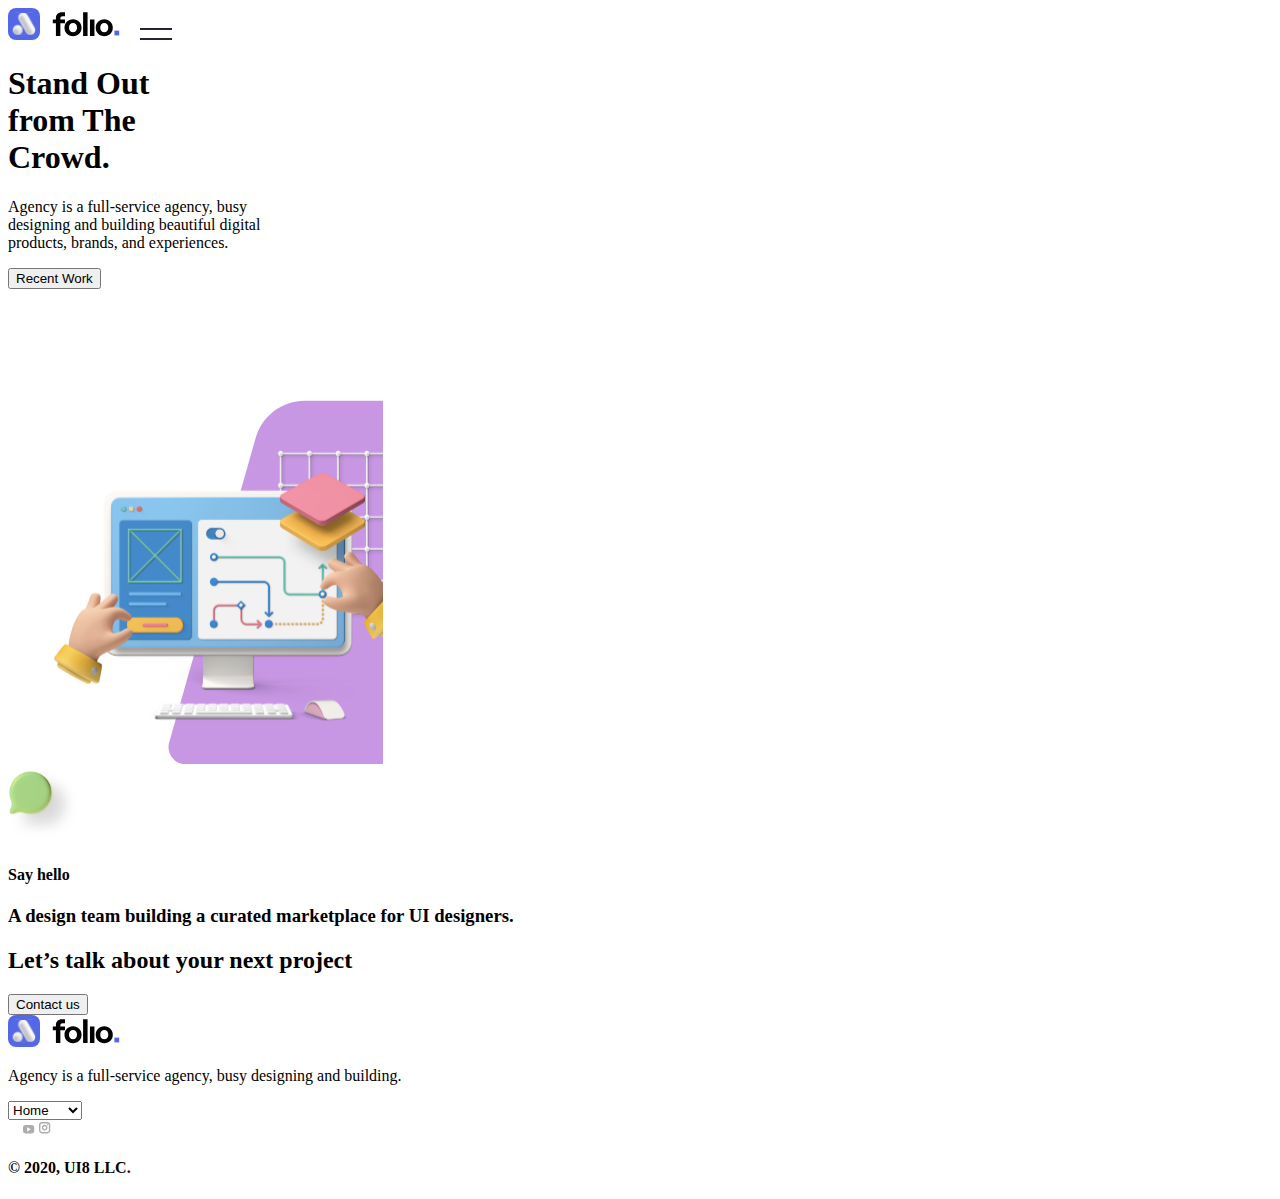
==== index.html @ 635c26c9 "Html da página Mobile Hero e importando imagens que serão usadas" ====
<!DOCTYPE html>
<html lang="pt">
<head>
    <meta charset="UTF-8">
    <meta http-equiv="X-UA-Compatible" content="IE=edge">
    <meta name="viewport" content="width=device-width, initial-scale=1.0">

<!-- Fonte -->
    <link rel="preconnect" href="https://fonts.googleapis.com">
    <link rel="preconnect" href="https://fonts.gstatic.com" crossorigin>
    <link href="https://fonts.googleapis.com/css2?family=Montserrat&display=swap" rel="stylesheet">

<!-- Linkando style.css e reset.css -->
    <link rel="stylesheet" href="styles/style.css">
    <link rel="stylesheet" href="/styles/abstract/reset.css">

    <title>Folio Agency - Home</title>
</head>
<body>
    <header class="cabecalho">
        <img src="./assets/logo-marca.svg" alt="Logo-marca" class="cabecalho-logo">
        <a href="/styles/components/screen_1/html/menu-lateral.html" class="cabecalho-navbar"><img src="./assets/icone-navbar.svg" alt="Navbar"></a>
    </header>
    <section class="home-container">
        <div class="texto-descricao">
            <h1>Stand Out<br> from The <br>Crowd.</h1>
            <p>Agency is a full-service agency, busy<br> designing and building beautiful digital<br> products, brands, and experiences.</p>
            <button class="button-screen_hero">Recent Work</button>
        </div>
        <div class="img-container1">
            <img class="img-home_container" src="assets/image-container1.svg" alt="Imagem">
        </div>
    </section>
    <footer class="rodape">
        <div class="contact-us">
            <img src="/assets/img-rodape.svg" alt="Imagem">
            <h4>Say hello</h4>
            <h3>A design team building a curated marketplace for UI designers.</h3>
            <div class="linha-footer"></div>
            <h2>Let’s talk about your next project</h2>
            <button>Contact us</button>
        </div>
        <div class="navegacao-footer">
            <img src="/assets/logo-marca.svg" alt="Logo marca">
            <p>Agency is a full-service agency, busy designing and building.</p>
            <select name="Navegação" class="navegacao">
                <option value="">Home</option>
                <option value="">About</option>
                <option value="">Services</option>
                <option value="">Jobs</option>
            </select>
            <div class="redes-sociais_footer">
                <a class="facebook" href="https://pt-br.facebook.com/"><img src="/assets/logo-facebook.svg" alt="Facebook"></a>
                <a class="youtube" href="https://www.youtube.com/"><img src="/assets/logo-youtube.svg" alt="Youtube"></a>
                <a class="instagram" href="https://www.instagram.com/"><img src="/assets/logo-instagram.svg" alt="Instagram"></a>
            </div>
            <h4>© 2020, UI8 LLC.</h4>
        </div>
    </footer>
</body>
</html>
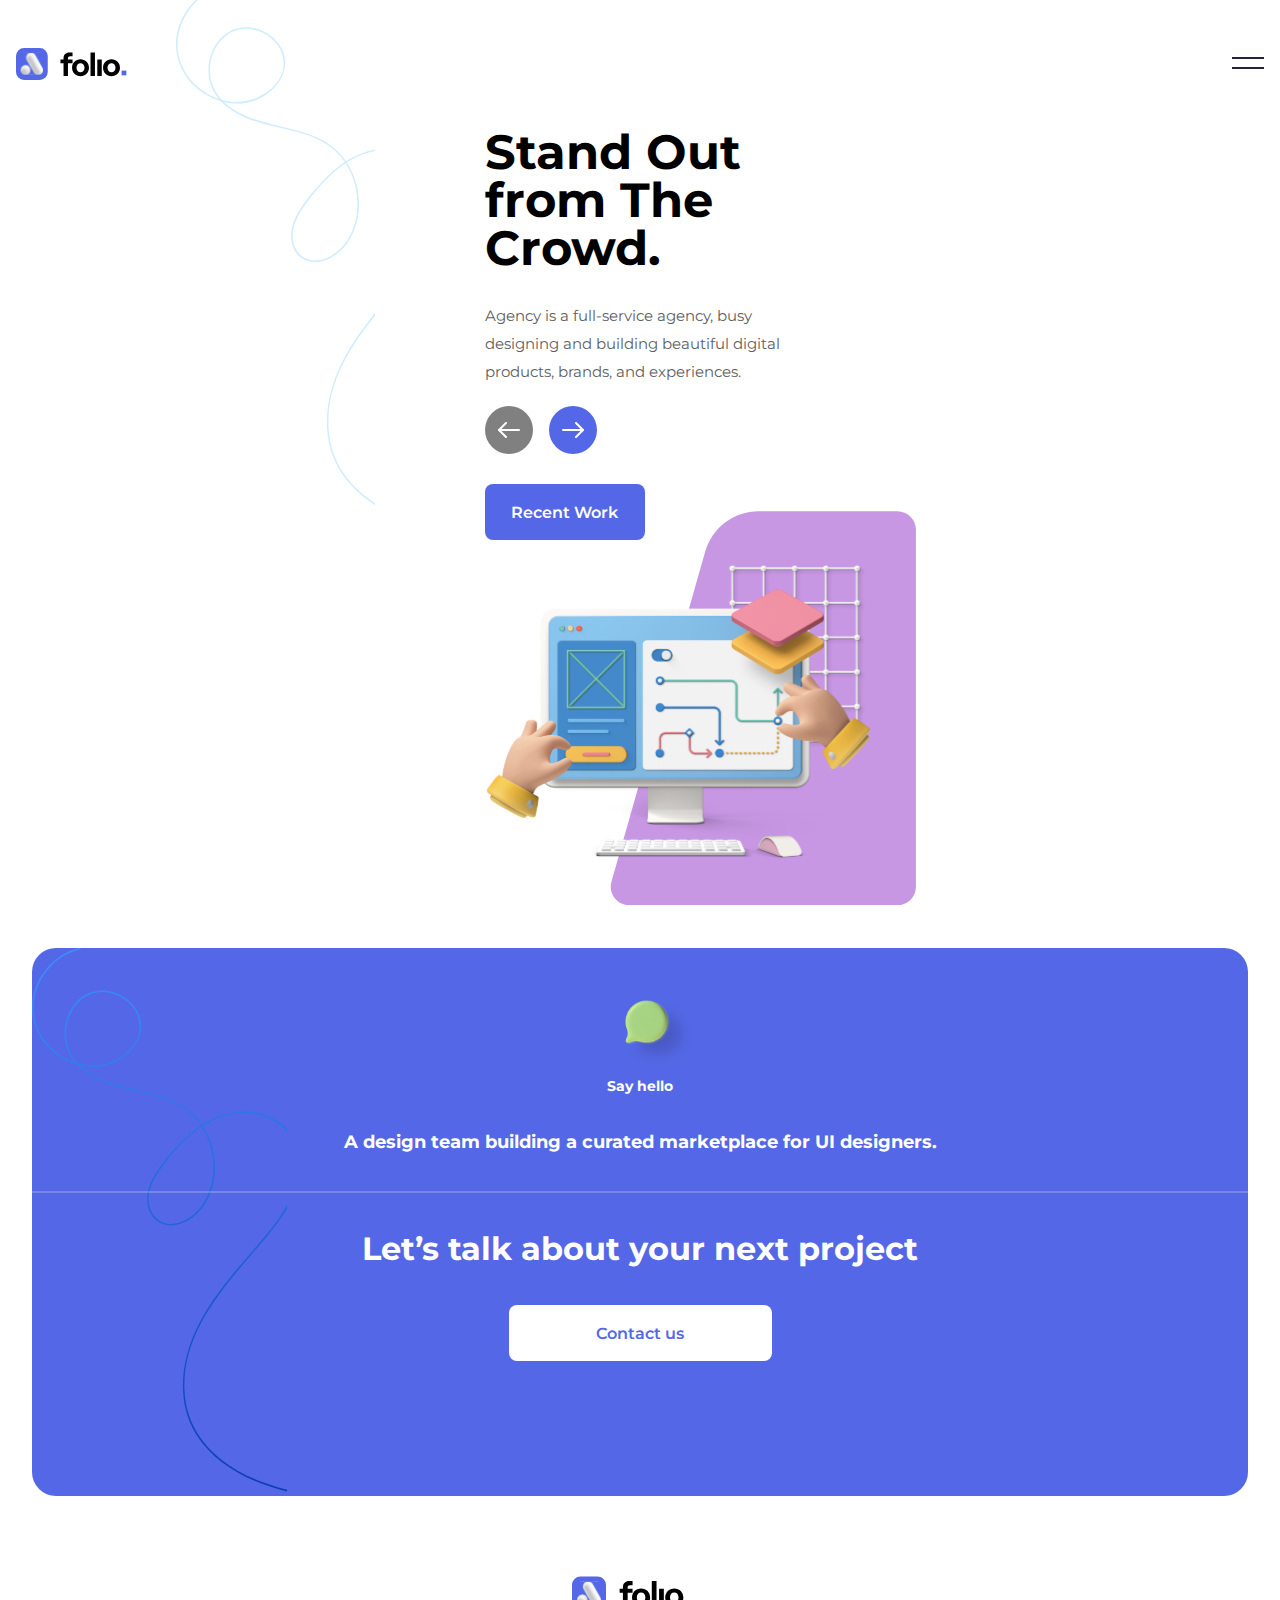
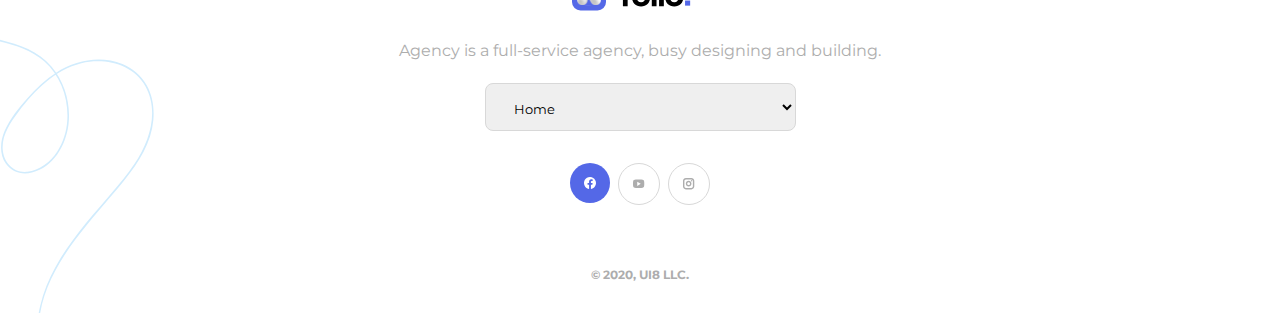
==== commit d189ca55: "Aplicando JS nos botoes e refatorando o codigo" ====
--- a/index.html
+++ b/index.html
@@ -19,12 +19,37 @@
 <body>
     <header class="cabecalho">
         <img src="./assets/logo-marca.svg" alt="Logo-marca" class="cabecalho-logo">
-        <a href="/styles/components/screen_1/html/menu-lateral.html" class="cabecalho-navbar"><img src="./assets/icone-navbar.svg" alt="Navbar"></a>
+        <button class="cabecalho-navbar"><img src="./assets/icone-navbar.svg" alt="Navbar"></button>
+        <nav class="menu-lateral">
+            <div class="cabecalho_menu-lateral">
+                <img class="logo_menu-lateral" src="/assets/logo_menu-lateral.svg" alt="Logo marca">
+                <button class="exit_menu-lateral"><img src="/assets/exit-menu_lateral.svg" alt= 'Menu lateral'></button>
+            </div>
+            <div class="links_menu-lateral">
+                <a href="" >Work</a>
+                <a href="">About</a>
+                <a href="">Services</a>
+                <a href="">Jobs</a>
+            </div>
+            <div class="redes-sociais_menu-lateral">
+                <a class="facebook" href="https://pt-br.facebook.com/"><img src="/assets/logo-facebook.svg" alt="Facebook"></a>
+                <a class="youtube" href="https://www.youtube.com/"><img src="/assets/logo-youtube.svg" alt="Youtube"></a>
+                <a class="instagram" href="https://www.instagram.com/"><img src="/assets/logo-instagram.svg" alt="Instagram"></a>
+            </div>
+        </nav>
     </header>
     <section class="home-container">
         <div class="texto-descricao">
             <h1>Stand Out<br> from The <br>Crowd.</h1>
             <p>Agency is a full-service agency, busy<br> designing and building beautiful digital<br> products, brands, and experiences.</p>
+            <div class="design-container_buttons">
+                <a class="button-left">
+                    <img src="/assets/arrow-left.svg" alt="Seta para direita">
+                </a>
+                <a href="/styles/pages/screen_who-we-are/page.html" class="button-right">
+                    <img src="/assets/arrow-right.svg" alt="Seta para esquerda">
+                </a>
+            </div>
             <button class="button-screen_hero">Recent Work</button>
         </div>
         <div class="img-container1">
@@ -57,5 +82,6 @@
             <h4>© 2020, UI8 LLC.</h4>
         </div>
     </footer>
+    <script src="/index.js"></script>
 </body>
 </html>--- a/styles/style.css
+++ b/styles/style.css
@@ -0,0 +1,489 @@
+html, body, h1, p, button, a {
+  font-family: "Montserrat", sans-serif;
+  margin: 0;
+  padding: 0;
+}
+
+.cabecalho {
+  background-color: transparent;
+  display: flex;
+  justify-content: space-between;
+  align-items: center;
+  height: 128px;
+  padding: 0 16px;
+}
+.cabecalho .cabecalho-logo {
+  width: 127.2px;
+  height: 32px;
+}
+.cabecalho .cabecalho-navbar {
+  background-color: transparent;
+  border: none;
+  width: auto;
+  height: auto;
+}
+.cabecalho .cabecalho-navbar:hover {
+  cursor: pointer;
+}
+
+.menu-lateral {
+  display: none;
+  position: absolute;
+  background-color: #232340;
+  right: -100vw;
+  bottom: 0;
+  top: 0;
+  transition: 0.25s;
+}
+.menu-lateral .cabecalho_menu-lateral {
+  display: flex;
+  justify-content: space-between;
+  width: 375px;
+  height: -webkit-max-content;
+  height: -moz-max-content;
+  height: max-content;
+}
+.menu-lateral .cabecalho_menu-lateral .logo_menu-lateral {
+  width: 128px;
+  height: 32px;
+  margin: 52px 0 0 32px;
+}
+.menu-lateral .cabecalho_menu-lateral .exit_menu-lateral {
+  margin: 52px 32px 0px 0px;
+  width: 32px;
+  height: 32px;
+  background: none;
+  border: none;
+}
+.menu-lateral .cabecalho_menu-lateral .exit_menu-lateral img {
+  width: 32px;
+  height: 32px;
+  display: flex;
+  align-items: center;
+  justify-content: center;
+}
+
+.links_menu-lateral {
+  display: flex;
+  flex-direction: column;
+  margin: 138px 0 146px 32px;
+}
+.links_menu-lateral a {
+  padding-bottom: 40px;
+  width: -webkit-max-content;
+  width: -moz-max-content;
+  width: max-content;
+  height: -webkit-max-content;
+  height: -moz-max-content;
+  height: max-content;
+  text-decoration: none;
+  font-weight: 700;
+  font-size: 32px;
+  color: #595976;
+}
+.links_menu-lateral a:hover {
+  color: #FFFFFF;
+}
+
+.redes-sociais_menu-lateral {
+  background-color: transparent;
+  display: flex;
+  padding: 0 0 40px 32px;
+}
+.redes-sociais_menu-lateral .facebook {
+  display: flex;
+  justify-content: center;
+  align-items: center;
+  width: 40px;
+  height: 40px;
+  border: 1px solid #D8D8D8;
+  border-radius: 50%;
+}
+.redes-sociais_menu-lateral .facebook img {
+  color: black;
+  width: 12px;
+  height: 12px;
+  margin: 0;
+}
+.redes-sociais_menu-lateral .facebook:hover {
+  transition: all 1s;
+  opacity: 0.2;
+  border: none;
+  cursor: pointer;
+  width: 42px;
+  height: 42px;
+  background-color: #5468E7;
+}
+.redes-sociais_menu-lateral .youtube {
+  display: flex;
+  justify-content: center;
+  align-items: center;
+  width: 40px;
+  height: 40px;
+  text-align: center;
+  border-radius: 50%;
+  border: 1px solid #D8D8D8;
+  margin: 0 32px;
+}
+.redes-sociais_menu-lateral .youtube img {
+  width: 12px;
+  height: 12px;
+  margin: 0;
+}
+.redes-sociais_menu-lateral .youtube:hover {
+  transition: all 1s;
+  border: none;
+  cursor: pointer;
+  width: 42px;
+  height: 42px;
+  background-color: #5468E7;
+}
+.redes-sociais_menu-lateral .instagram {
+  display: flex;
+  justify-content: center;
+  align-items: center;
+  border: 1px solid #D8D8D8;
+  width: 40px;
+  height: 40px;
+  border-radius: 50%;
+}
+.redes-sociais_menu-lateral .instagram img {
+  width: 12px;
+  height: 12px;
+  margin: 0;
+}
+.redes-sociais_menu-lateral .instagram:hover {
+  transition: all 1s;
+  border: none;
+  cursor: pointer;
+  width: 42px;
+  height: 42px;
+  background-color: #5468E7;
+}
+
+.menu-lateral_ativo {
+  display: flex;
+  flex-direction: column;
+  transition: 0.25s;
+  right: 0;
+  left: 0;
+}
+
+.home-container_desativado {
+  display: none;
+}
+
+.rodape_desativado {
+  display: none;
+}
+
+.design-container_desativado {
+  display: none;
+}
+
+body {
+  background: url("/assets/decoracao-background.svg");
+  background-repeat: no-repeat;
+}
+body .button-screen_hero {
+  width: 160px;
+  height: 56px;
+  border-radius: 8px;
+  background-color: #5468E7;
+  color: #FFFFFF;
+  border: none;
+  font-size: 16px;
+  font-weight: 600;
+}
+body .home-container {
+  height: 780px;
+}
+body .home-container .texto-descricao {
+  z-index: 0;
+  width: 311px;
+  display: flex;
+  flex-direction: column;
+  margin: 0 auto;
+}
+body .home-container .texto-descricao h1 {
+  font-size: 48px;
+  font-weight: bold;
+}
+body .home-container .texto-descricao p {
+  font-size: 15px;
+  font-weight: 400;
+  line-height: 28px;
+  color: #606060;
+  margin: 30px 0 10px 0;
+}
+body .home-container .texto-descricao .design-container_buttons {
+  display: flex;
+  margin: 10px 0 30px 0;
+}
+body .home-container .texto-descricao .design-container_buttons .button-left {
+  width: 48px;
+  height: 48px;
+  border-radius: 50%;
+  margin-right: 16px;
+  background-color: #808080;
+  border: none;
+  display: flex;
+  justify-content: center;
+  align-items: center;
+}
+body .home-container .texto-descricao .design-container_buttons .button-left:hover {
+  background-color: #FFFFFF;
+}
+body .home-container .texto-descricao .design-container_buttons .button-right {
+  width: 48px;
+  height: 48px;
+  border-radius: 50%;
+  background-color: #5468E7;
+  border: none;
+  display: flex;
+  justify-content: center;
+  align-items: center;
+}
+body .home-container .img-container1 {
+  position: relative;
+  top: -150px;
+  right: 0px;
+  z-index: -1;
+}
+body .home-container .img-container1 .img-home_container {
+  width: 100%;
+  height: 515px;
+}
+body .rodape .contact-us {
+  height: 548px;
+  margin: 40px 32px 0 32px;
+  background-color: #5468E7;
+  background-image: url(/assets/line__footer.svg);
+  background-repeat: no-repeat;
+  border-radius: 24px;
+  text-align: center;
+  color: #FFFFFF;
+}
+body .rodape .contact-us img {
+  margin: 49px 99px 0 139px;
+}
+body .rodape .contact-us h4 {
+  font-size: 14px;
+  margin-top: 6px;
+}
+body .rodape .contact-us h3 {
+  font-size: 18px;
+  margin: 40px 37px 40px 38px;
+}
+body .rodape .contact-us .linha-footer {
+  height: 2px;
+  background-color: #FFFFFF;
+  opacity: 0.2;
+}
+body .rodape .contact-us h2 {
+  font-size: 32px;
+  font-weight: 700;
+  margin: 40px 15px 40px 15px;
+}
+body .rodape .contact-us button {
+  width: 263px;
+  height: 56px;
+  background-color: #FFFFFF;
+  color: #5468E7;
+  border: none;
+  border-radius: 8px;
+  font-size: 16px;
+  font-weight: 600;
+}
+body .rodape .navegacao-footer {
+  background: url(/assets/line-footer.svg);
+  background-repeat: no-repeat;
+  display: flex;
+  flex-direction: column;
+  text-align: center;
+  align-items: center;
+}
+body .rodape .navegacao-footer img {
+  margin: 80px 0 32px 0;
+  width: 136px;
+  height: 35px;
+}
+body .rodape .navegacao-footer p {
+  font-size: 16px;
+  margin: 0 60px 24px 60px;
+  color: #ADADAD;
+}
+body .rodape .navegacao-footer .navegacao {
+  font-family: "Montserrat", sans-serif;
+  width: 311px;
+  height: 48px;
+  border-color: #D8D8D8;
+  border-radius: 8px;
+  padding: 16px 24px;
+}
+body .rodape .navegacao-footer .redes-sociais_footer {
+  background-color: transparent;
+  display: flex;
+  margin: 32px 0;
+}
+body .rodape .navegacao-footer .redes-sociais_footer .facebook {
+  display: flex;
+  justify-content: center;
+  align-items: center;
+  background-color: #5468E7;
+  width: 40px;
+  height: 40px;
+  border-radius: 50%;
+  border: none;
+}
+body .rodape .navegacao-footer .redes-sociais_footer .facebook img {
+  color: black;
+  width: 12px;
+  height: 12px;
+  margin: 0;
+}
+body .rodape .navegacao-footer .redes-sociais_footer .facebook:hover {
+  transition: all 1s;
+  opacity: 0.2;
+  border: none;
+  cursor: pointer;
+  width: 42px;
+  height: 42px;
+}
+body .rodape .navegacao-footer .redes-sociais_footer .youtube {
+  display: flex;
+  justify-content: center;
+  align-items: center;
+  width: 40px;
+  height: 40px;
+  text-align: center;
+  border-radius: 50%;
+  border: 1px solid #D8D8D8;
+  margin: 0 8px;
+}
+body .rodape .navegacao-footer .redes-sociais_footer .youtube img {
+  width: 12px;
+  height: 12px;
+  margin: 0;
+}
+body .rodape .navegacao-footer .redes-sociais_footer .youtube:hover {
+  transition: all 1s;
+  border: none;
+  cursor: pointer;
+  width: 42px;
+  height: 42px;
+  background-color: #5468E7;
+}
+body .rodape .navegacao-footer .redes-sociais_footer .instagram {
+  display: flex;
+  justify-content: center;
+  align-items: center;
+  border: 1px solid #D8D8D8;
+  width: 40px;
+  height: 40px;
+  border-radius: 50%;
+}
+body .rodape .navegacao-footer .redes-sociais_footer .instagram img {
+  width: 12px;
+  height: 12px;
+  margin: 0;
+}
+body .rodape .navegacao-footer .redes-sociais_footer .instagram:hover {
+  transition: all 1s;
+  border: none;
+  cursor: pointer;
+  width: 42px;
+  height: 42px;
+  background-color: #5468E7;
+}
+body .rodape .navegacao-footer h4 {
+  color: #ADADAD;
+  font-size: 12px;
+  margin: 32px 0;
+}
+
+.design-container {
+  background-color: #232340;
+  color: #FFFFFF;
+  height: 1600px;
+}
+.design-container .design-container_conteudo {
+  margin-left: 33px;
+}
+.design-container .design-container_conteudo .design-container_numeracao {
+  font-size: 14px;
+  display: inline-block;
+  margin: 64px 24px 24px 0;
+  color: #ADADAD;
+}
+.design-container .design-container_conteudo .design-container_semi-titulo {
+  display: inline-block;
+  font-size: 14px;
+}
+.design-container .design-container_conteudo .design-container_titulo {
+  font-weight: 700;
+  font-size: 40px;
+}
+.design-container .design-container_conteudo .design-container_buttons {
+  display: flex;
+  margin-top: 32px;
+}
+.design-container .design-container_conteudo .design-container_buttons .design-container_navigator1 {
+  width: 48px;
+  height: 48px;
+  border-radius: 50%;
+  margin-right: 16px;
+  background-color: transparent;
+  border: none;
+}
+.design-container .design-container_conteudo .design-container_buttons .design-container_navigator2 {
+  width: 48px;
+  height: 48px;
+  border-radius: 50%;
+  background-color: #5468E7;
+  border: none;
+  text-align: center;
+  align-items: center;
+}
+.design-container .design-container_conteudo #design-container_navdata {
+  margin-left: 54px;
+  color: #FFFFFF;
+  width: 144px;
+  height: 48px;
+  background-color: transparent;
+  background: #232340;
+  border-radius: 8px;
+  border: none;
+}
+.design-container .img-container2 img {
+  margin-top: 80px;
+}
+.design-container .design-team {
+  margin: 56px 32px;
+}
+.design-container .design-team .design-team_titulo {
+  font-weight: 700;
+  font-size: 24px;
+}
+.design-container .design-team .design-team_paragrafo {
+  color: #8B8B8B;
+  margin: 40px 0 32px 0;
+}
+.design-container .numeracao-record_screen-hero {
+  margin: 0 32px;
+  width: 310px;
+  height: 310px;
+  background-color: #232340;
+  box-shadow: 0px 23px 51px rgba(0, 0, 0, 0.2);
+  border-radius: 50%;
+  display: flex;
+  flex-direction: column;
+  align-items: center;
+  justify-content: center;
+}
+.design-container .numeracao-record_screen-hero h1 {
+  font-size: 140px;
+}
+.design-container .numeracao-record_screen-hero h2 {
+  font-size: 18px;
+}/*# sourceMappingURL=style.css.map */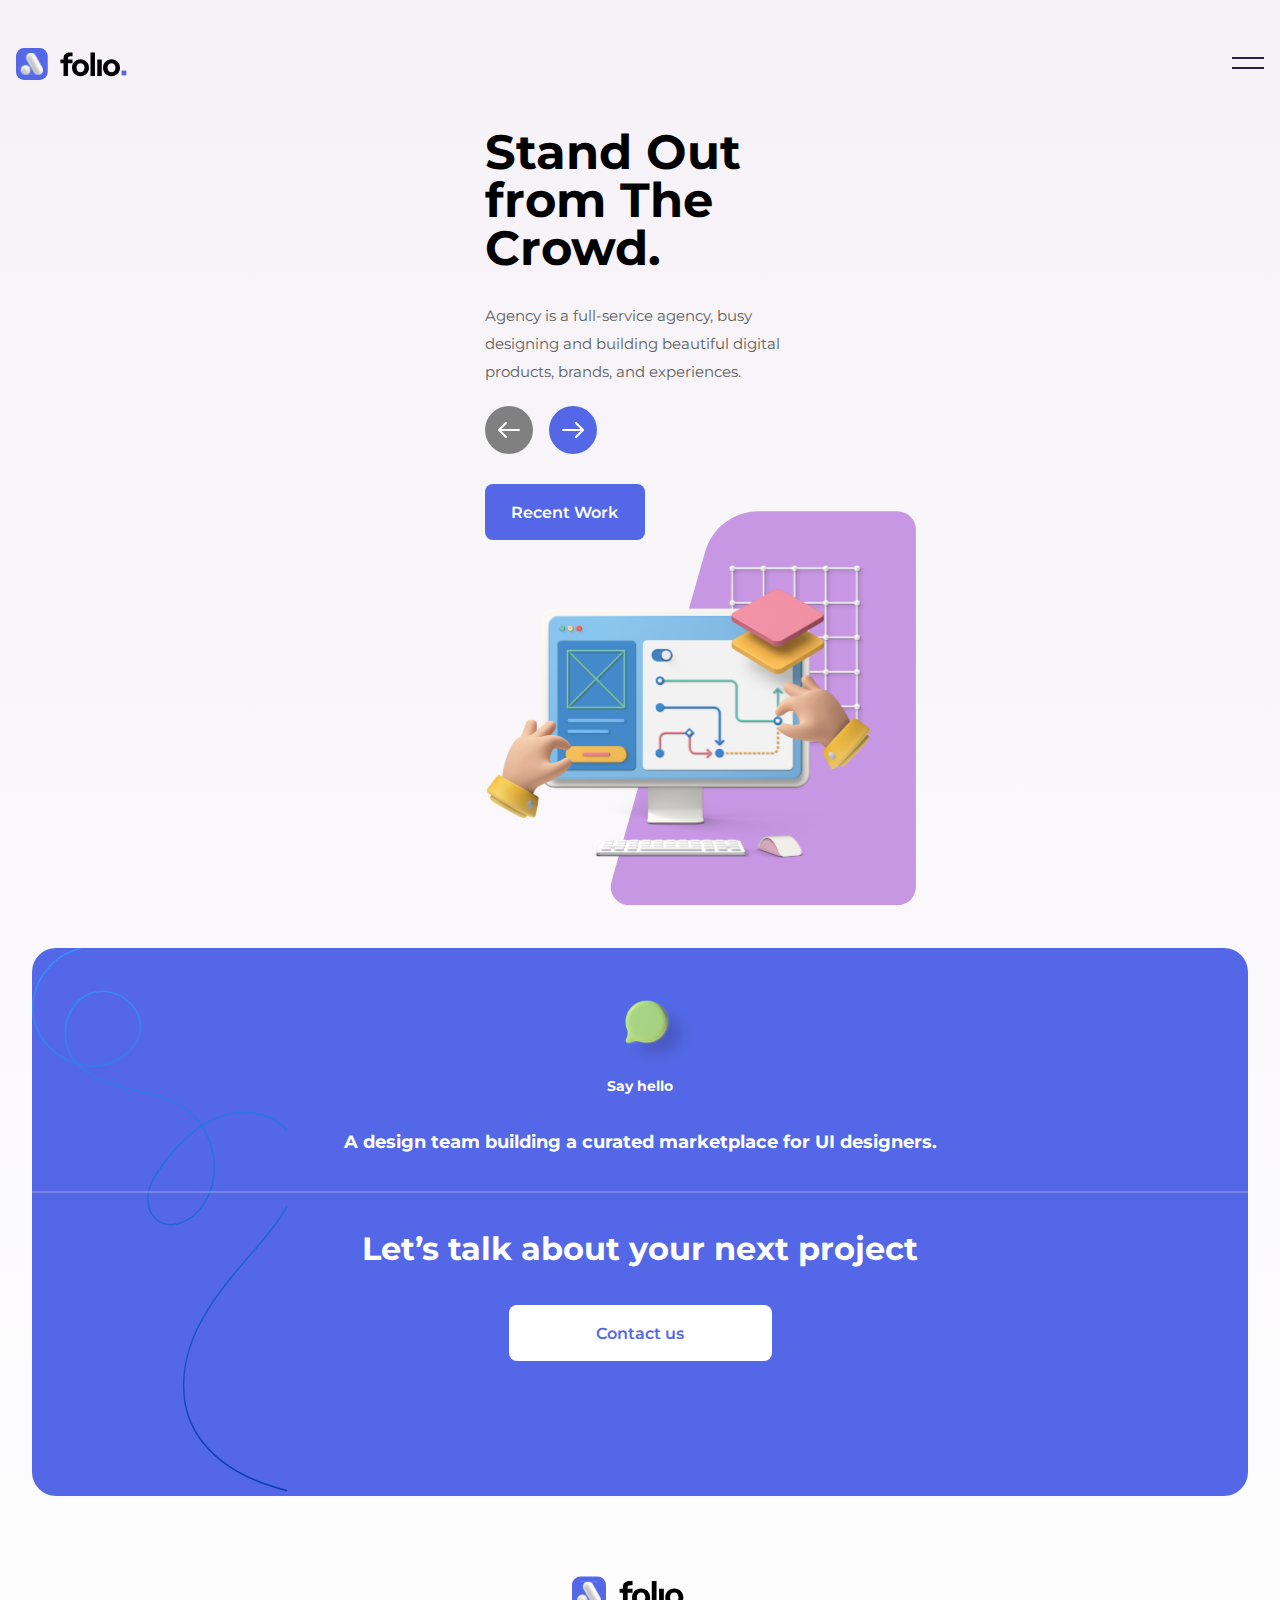
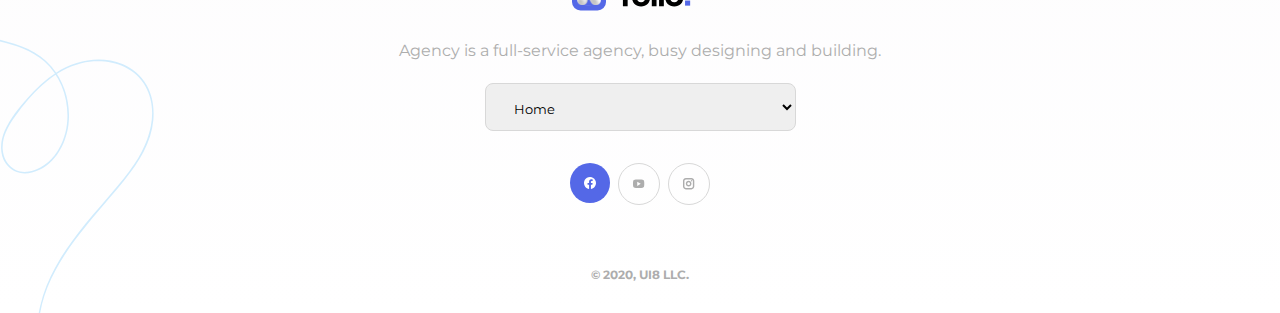
==== commit 6ee6f302: "Criando tela de jobs e adicionando o link das respectivas páginas dos links do menu lateral" ====
--- a/index.html
+++ b/index.html
@@ -26,10 +26,10 @@
                 <button class="exit_menu-lateral"><img src="/assets/exit-menu_lateral.svg" alt= 'Menu lateral'></button>
             </div>
             <div class="links_menu-lateral">
-                <a href="" >Work</a>
-                <a href="">About</a>
-                <a href="">Services</a>
-                <a href="">Jobs</a>
+                <a href="/styles/pages/screen_work/page_work.html" >Work</a>
+                <a href="/styles/pages/screen_who-we-are/page.html">About</a>
+                <a href="/styles/pages/screen_service/page.html">Services</a>
+                <a href="/styles/pages/screen_case-study/screen_jobs/page-jobs.html">Jobs</a>
             </div>
             <div class="redes-sociais_menu-lateral">
                 <a class="facebook" href="https://pt-br.facebook.com/"><img src="/assets/logo-facebook.svg" alt="Facebook"></a>
--- a/styles/style.css
+++ b/styles/style.css
@@ -1,4 +1,4 @@
-html, body, h1, p, button, a {
+html, body, h1, h2, h3, h4, h5, p, button, a {
   font-family: "Montserrat", sans-serif;
   margin: 0;
   padding: 0;
@@ -27,6 +27,7 @@
 }
 
 .menu-lateral {
+  z-index: 1;
   display: none;
   position: absolute;
   background-color: #232340;
@@ -67,6 +68,9 @@
   display: flex;
   flex-direction: column;
   margin: 138px 0 146px 32px;
+  height: -webkit-max-content;
+  height: -moz-max-content;
+  height: max-content;
 }
 .links_menu-lateral a {
   padding-bottom: 40px;
@@ -232,7 +236,11 @@
   align-items: center;
 }
 body .home-container .texto-descricao .design-container_buttons .button-left:hover {
-  background-color: #FFFFFF;
+  transition: 1s;
+  opacity: 0.5;
+  box-shadow: 0px 1px 3px rgba(0, 0, 0, 0.3);
+  width: 52px;
+  height: 52px;
 }
 body .home-container .texto-descricao .design-container_buttons .button-right {
   width: 48px;
@@ -243,6 +251,13 @@
   display: flex;
   justify-content: center;
   align-items: center;
+}
+body .home-container .texto-descricao .design-container_buttons .button-right:hover {
+  transition: 1s;
+  opacity: 0.5;
+  box-shadow: 0px 1px 3px rgba(0, 0, 0, 0.3);
+  width: 52px;
+  height: 52px;
 }
 body .home-container .img-container1 {
   position: relative;
@@ -436,6 +451,14 @@
   background-color: transparent;
   border: none;
 }
+.design-container .design-container_conteudo .design-container_buttons .design-container_navigator1:hover {
+  transition: 1s;
+  opacity: 0.5;
+  box-shadow: 0px 1px 3px rgba(0, 0, 0, 0.3);
+  width: 52px;
+  height: 52px;
+  cursor: pointer;
+}
 .design-container .design-container_conteudo .design-container_buttons .design-container_navigator2 {
   width: 48px;
   height: 48px;
@@ -444,6 +467,14 @@
   border: none;
   text-align: center;
   align-items: center;
+}
+.design-container .design-container_conteudo .design-container_buttons .design-container_navigator2:hover {
+  transition: 1s;
+  opacity: 0.5;
+  box-shadow: 0px 1px 3px rgba(0, 0, 0, 0.3);
+  width: 52px;
+  height: 52px;
+  cursor: pointer;
 }
 .design-container .design-container_conteudo #design-container_navdata {
   margin-left: 54px;
@@ -486,4 +517,1259 @@
 }
 .design-container .numeracao-record_screen-hero h2 {
   font-size: 18px;
+}
+
+body {
+  background-image: linear-gradient(360deg, rgba(255, 255, 255, 0.0001) 0%, rgba(237, 229, 240, 0.504289) 100%);
+}
+body .cabecalho_service {
+  background-color: transparent;
+  display: flex;
+  justify-content: space-between;
+  align-items: center;
+  height: 128px;
+  padding: 0 16px;
+}
+body .cabecalho_service .cabecalho-logo {
+  width: 127.2px;
+  height: 32px;
+}
+body .cabecalho_service .cabecalho-navbar {
+  background-color: transparent;
+  border: none;
+  width: auto;
+  height: auto;
+}
+body .cabecalho_service .cabecalho-navbar:hover {
+  cursor: pointer;
+}
+body .design-container_service {
+  color: #000000;
+  height: -webkit-max-content;
+  height: -moz-max-content;
+  height: max-content;
+}
+body .design-container_service .design-container_conteudo {
+  margin-left: 33px;
+}
+body .design-container_service .design-container_conteudo .design-container_numeracao_service {
+  font-size: 14px;
+  display: inline-block;
+  margin: 0 24px 24px 0;
+  color: #5468E7;
+}
+body .design-container_service .design-container_conteudo .design-container_semi-titulo_service {
+  display: inline-block;
+  font-size: 14px;
+  margin: 0;
+  color: #5468E7;
+}
+body .design-container_service .design-container_conteudo .design-container_titulo {
+  font-weight: 700;
+  font-size: 40px;
+}
+body .design-container_service .design-container_conteudo .design-container_buttons {
+  display: flex;
+  margin-top: 32px;
+}
+body .design-container_service .design-container_conteudo .design-container_buttons .design-container_navigator1 {
+  width: 48px;
+  height: 48px;
+  border-radius: 50%;
+  margin-right: 16px;
+  background-color: transparent;
+  border: none;
+  display: flex;
+  align-items: center;
+  justify-content: center;
+}
+body .design-container_service .design-container_conteudo .design-container_buttons .design-container_navigator1:hover {
+  transition: 1s;
+  opacity: 0.5;
+  box-shadow: 0px 1px 3px rgba(0, 0, 0, 0.3);
+  width: 52px;
+  height: 52px;
+  cursor: pointer;
+}
+body .design-container_service .design-container_conteudo .design-container_buttons .design-container_navigator2 {
+  width: 48px;
+  height: 48px;
+  border-radius: 50%;
+  background-color: #5468E7;
+  border: none;
+  text-align: center;
+  align-items: center;
+  display: flex;
+  align-items: center;
+  justify-content: center;
+}
+body .design-container_service .design-container_conteudo .design-container_buttons .design-container_navigator2:hover {
+  transition: 1s;
+  opacity: 0.5;
+  box-shadow: 0px 1px 3px rgba(0, 0, 0, 0.3);
+  width: 52px;
+  height: 52px;
+  cursor: pointer;
+}
+body .design-container_service .cards .card_style {
+  background-color: #FFFFFF;
+  width: 311px;
+  height: 190px;
+  margin: 56px 32px 0 32px;
+  border-radius: 32px;
+  color: #5468E7;
+  display: flex;
+  align-items: center;
+  justify-content: center;
+}
+body .design-container_service .cards .card_style img {
+  width: 91px;
+  height: 91px;
+  padding-right: 25px;
+}
+body .design-container_service .cards .card_style h1 {
+  font-size: 18px;
+}
+body .design-container_service .cards .card_style:hover {
+  background-color: #5468E7;
+  color: #FFFFFF;
+  cursor: pointer;
+  transition: 1s;
+}
+body .achievement-container .achievement-container_conteudo {
+  margin: 56px 0 0 32px;
+}
+body .achievement-container .achievement-container_conteudo .semi-titulo {
+  display: flex;
+  height: -webkit-max-content;
+  height: -moz-max-content;
+  height: max-content;
+}
+body .achievement-container .achievement-container_conteudo .semi-titulo .num_semi-titulo {
+  color: #8B8B8B;
+  padding-right: 24px;
+  margin: 0;
+  margin-bottom: 24px;
+}
+body .achievement-container .achievement-container_conteudo .semi-titulo h4 {
+  font-size: 14px;
+  margin-bottom: 24px;
+  margin: 0;
+}
+body .achievement-container .achievement-container_conteudo .titulo {
+  font-weight: 700;
+  font-size: 24px;
+  color: #232340;
+}
+body .achievement-container .achievement-container_conteudo .numeracao {
+  font-size: 140px;
+  color: #5468E7;
+  padding-top: 32px;
+}
+body .achievement-container .achievement-container_conteudo .mensagem {
+  font-size: 18px;
+  margin: 0;
+}
+body .achievement-container .slide img {
+  margin-top: 36px;
+}
+body .achievement-container .slide .radios {
+  display: flex;
+  align-items: center;
+  justify-content: center;
+  position: absolute;
+  bottom: -1590px;
+  left: 130px;
+}
+body .achievement-container .slide .radios input {
+  height: 12px;
+  width: 12px;
+  box-shadow: 0px 1px 3px rgba(0, 0, 0, 0.3);
+  background: #FFFFFF;
+  border: none;
+  margin: 15px;
+}
+body .achievement-container .slide .radios input::before {
+  content: "";
+  position: absolute;
+  height: 12px;
+  width: 12px;
+  border-radius: 50%;
+  background: linear-gradient(180deg, #3A8FFF 0%, #0837AE 100%);
+  opacity: 0;
+  border: none;
+}
+body .achievement-container .slide .radios input:checked::before {
+  opacity: 1;
+}
+
+.home-work .design-container_conteudo {
+  margin: 0 33px;
+}
+.home-work .design-container_conteudo .design-container_numeracao_service {
+  font-size: 14px;
+  display: inline-block;
+  margin: 0 24px 24px 0;
+  color: #5468E7;
+}
+.home-work .design-container_conteudo .design-container_semi-titulo_service {
+  display: inline-block;
+  font-size: 14px;
+  margin: 0;
+  color: #5468E7;
+}
+.home-work .design-container_conteudo .design-container_titulo {
+  font-weight: 700;
+  font-size: 40px;
+}
+.home-work .design-container_conteudo p {
+  margin-top: 16px;
+  font-weight: 400;
+  font-size: 16px;
+  color: #606060;
+}
+.home-work .design-container_conteudo .design-container_buttons {
+  display: flex;
+  margin: 32px 0 56px 0;
+}
+.home-work .design-container_conteudo .design-container_buttons .design-container_navigator1 {
+  width: 48px;
+  height: 48px;
+  border-radius: 50%;
+  margin-right: 16px;
+  background-color: transparent;
+  border: none;
+  display: flex;
+  align-items: center;
+  justify-content: center;
+  background-color: #808080;
+}
+.home-work .design-container_conteudo .design-container_buttons .design-container_navigator1:hover {
+  transition: 1s;
+  opacity: 0.5;
+  box-shadow: 0px 1px 3px rgba(0, 0, 0, 0.3);
+  width: 52px;
+  height: 52px;
+  cursor: pointer;
+}
+.home-work .design-container_conteudo .design-container_buttons .design-container_navigator2 {
+  width: 48px;
+  height: 48px;
+  border-radius: 50%;
+  background-color: #5468E7;
+  border: none;
+  text-align: center;
+  align-items: center;
+  display: flex;
+  align-items: center;
+  justify-content: center;
+}
+.home-work .design-container_conteudo .design-container_buttons .design-container_navigator2:hover {
+  transition: 1s;
+  opacity: 0.5;
+  box-shadow: 0px 1px 3px rgba(0, 0, 0, 0.3);
+  width: 52px;
+  height: 52px;
+  cursor: pointer;
+}
+.home-work .cards-work {
+  margin: 0 32px;
+}
+.home-work .cards-work .card-work {
+  padding-top: 32px;
+}
+.home-work .cards-work .card-work .background-container {
+  width: 311px;
+  height: 355px;
+  background-color: #FFBA79;
+  border-radius: 17px;
+}
+.home-work .cards-work .card-work .background-container .img-container {
+  padding-top: 21px;
+  z-index: 0;
+  display: flex;
+  flex-direction: column;
+  align-items: center;
+  justify-content: center;
+}
+.home-work .cards-work .card-work .button-card {
+  position: relative;
+  margin-left: 24px;
+  top: -35px;
+  width: 118px;
+  height: 28px;
+  background: #908CFF;
+  border-radius: 14px;
+  border: none;
+  font-weight: 600;
+  font-size: 9.95556px;
+  color: #FFFFFF;
+}
+.home-work .cards-work .texto-card h1 {
+  font-weight: 700;
+  font-size: 24px;
+  margin-top: 21px;
+}
+.home-work .cards-work .texto-card p {
+  font-weight: 400;
+  font-size: 16px;
+}
+.home-work .cards-work .texto-card .button-card {
+  width: 48px;
+  height: 48px;
+  border-radius: 50%;
+  background-color: transparent;
+  display: flex;
+  align-items: center;
+  justify-content: center;
+  position: inherit;
+  margin-left: 0;
+  margin-top: 24px;
+  border: 3px solid black;
+}
+.home-work .cards-work .button-contact-us {
+  width: 313px;
+  height: 46px;
+  background: #5468E7;
+  border-radius: 8px;
+  color: #FFFFFF;
+  border: none;
+  font-size: 16px;
+  margin-top: 32px;
+}
+
+main .main-container_cta {
+  background-image: url("/assets/background-cta.svg");
+  background-repeat: no-repeat;
+}
+main .main-container_cta .container-cta {
+  width: 311px;
+  height: 929px;
+  border-radius: 28.4444px;
+  margin: 0 auto;
+  color: #FFFFFF;
+  z-index: -2;
+}
+main .main-container_cta .container-cta .cta-container_conteudo {
+  margin-left: 39px;
+  margin-right: 10px;
+}
+main .main-container_cta .container-cta .cta-container_conteudo .cta-container_numeracao {
+  font-size: 14px;
+  display: inline-block;
+  margin: 64px 24px 24px 0;
+}
+main .main-container_cta .container-cta .cta-container_conteudo .cta-container_semi-titulo {
+  display: inline-block;
+  font-size: 14px;
+}
+main .main-container_cta .container-cta .cta-container_conteudo .cta-container_titulo {
+  font-weight: 700;
+  font-size: 45px;
+}
+main .main-container_cta .container-cta .cta-container_conteudo .cta-container_buttons {
+  display: flex;
+  margin-top: 32px;
+}
+main .main-container_cta .container-cta .cta-container_conteudo .cta-container_buttons .cta-container_navigator1 {
+  width: 48px;
+  height: 48px;
+  border-radius: 50%;
+  margin-right: 16px;
+  background-color: #808080;
+  border: none;
+  display: flex;
+  align-items: center;
+  justify-content: center;
+}
+main .main-container_cta .container-cta .cta-container_conteudo .cta-container_buttons .cta-container_navigator1:hover {
+  transition: 1s;
+  opacity: 0.5;
+  box-shadow: 0px 1px 3px rgba(0, 0, 0, 0.3);
+  width: 52px;
+  height: 52px;
+  cursor: pointer;
+}
+main .main-container_cta .container-cta .cta-container_conteudo .cta-container_buttons .cta-container_navigator2 {
+  width: 48px;
+  height: 48px;
+  border-radius: 50%;
+  background-color: #5468E7;
+  border: none;
+  text-align: center;
+  align-items: center;
+  box-shadow: 0px 1px 3px rgba(0, 0, 0, 0.3);
+  display: flex;
+  align-items: center;
+  justify-content: center;
+}
+main .main-container_cta .container-cta .cta-container_conteudo .cta-container_buttons .cta-container_navigator2:hover {
+  transition: 1s;
+  opacity: 0.5;
+  box-shadow: 0px 1px 3px rgba(0, 0, 0, 0.3);
+  width: 52px;
+  height: 52px;
+  cursor: pointer;
+}
+main .main-container_cta .container-cta .cta-container_conteudo .botao-cta {
+  margin-top: 12px;
+  width: 143px;
+  height: 46px;
+  background-color: #FFFFFF;
+  padding: 20px;
+  text-decoration: none;
+  color: #5468E7;
+  border: none;
+  border-radius: 8px;
+  font-size: 16px;
+  display: flex;
+  align-items: center;
+  justify-content: center;
+}
+
+.corpo-pagina {
+  background: url("/assets/line_case-study_header.svg");
+  background-repeat: no-repeat;
+  background-position: right top;
+}
+.corpo-pagina .cabecalho_case-study {
+  background-color: transparent;
+  display: flex;
+  justify-content: space-between;
+  align-items: center;
+  height: 128px;
+  padding: 0 16px;
+}
+.corpo-pagina .cabecalho_case-study .cabecalho-logo {
+  width: 127.2px;
+  height: 32px;
+}
+.corpo-pagina .cabecalho_case-study .cabecalho-navbar {
+  background-color: transparent;
+  border: none;
+  width: auto;
+  height: auto;
+}
+.corpo-pagina .cabecalho_case-study .cabecalho-navbar:hover {
+  cursor: pointer;
+}
+.corpo-pagina .main-page .conteudo_main-page {
+  margin: 0 32px;
+}
+.corpo-pagina .main-page .conteudo_main-page .button_featured {
+  display: flex;
+  width: 119px;
+  height: 29px;
+  font-size: 10px;
+  background: #FFBA79;
+  border-radius: 14.2222px;
+  justify-content: center;
+  align-items: center;
+  text-decoration: none;
+  background: #FFBA79;
+  border-radius: 14.2222px;
+  color: #FFFFFF;
+  margin-bottom: 16px;
+}
+.corpo-pagina .main-page .conteudo_main-page h1 {
+  font-weight: bold;
+  font-size: 64px;
+  color: #232340;
+  margin-bottom: 16px;
+}
+.corpo-pagina .main-page .conteudo_main-page h2 {
+  margin: 0;
+  margin-bottom: 16px;
+  font-size: 16px;
+  color: #232340;
+}
+.corpo-pagina .main-page .conteudo_main-page .cta-container_buttons {
+  display: flex;
+  margin-top: 32px;
+  z-index: 1;
+}
+.corpo-pagina .main-page .conteudo_main-page .cta-container_buttons .cta-container_navigator1 {
+  width: 48px;
+  height: 48px;
+  border-radius: 50%;
+  margin-right: 16px;
+  background-color: #808080;
+  border: none;
+  display: flex;
+  align-items: center;
+  justify-content: center;
+}
+.corpo-pagina .main-page .conteudo_main-page .cta-container_buttons .cta-container_navigator1:hover {
+  transition: 1s;
+  opacity: 0.5;
+  box-shadow: 0px 1px 3px rgba(0, 0, 0, 0.3);
+  width: 52px;
+  height: 52px;
+  cursor: pointer;
+}
+.corpo-pagina .main-page .conteudo_main-page .cta-container_buttons .cta-container_navigator2 {
+  width: 48px;
+  height: 48px;
+  border-radius: 50%;
+  background-color: #5468E7;
+  border: none;
+  text-align: center;
+  align-items: center;
+  box-shadow: 0px 1px 3px rgba(0, 0, 0, 0.3);
+  display: flex;
+  align-items: center;
+  justify-content: center;
+}
+.corpo-pagina .main-page .conteudo_main-page .cta-container_buttons .cta-container_navigator2:hover {
+  transition: 1s;
+  opacity: 0.5;
+  box-shadow: 0px 1px 3px rgba(0, 0, 0, 0.3);
+  width: 52px;
+  height: 52px;
+  cursor: pointer;
+}
+.corpo-pagina .main-page .conteudo_main-page .icons_main-page {
+  margin-top: 32px;
+  display: flex;
+}
+.corpo-pagina .main-page .conteudo_main-page .icons_main-page .card_icon-1 img {
+  margin-bottom: 16px;
+}
+.corpo-pagina .main-page .conteudo_main-page .icons_main-page .card_icon-1 p {
+  font-size: 12px;
+  color: #5468E7;
+}
+.corpo-pagina .main-page .conteudo_main-page .icons_main-page .card_icon-2 {
+  margin-left: 40px;
+}
+.corpo-pagina .main-page .conteudo_main-page .icons_main-page .card_icon-2 img {
+  margin-bottom: 16px;
+}
+.corpo-pagina .main-page .conteudo_main-page .icons_main-page .card_icon-2 p {
+  font-size: 12px;
+  color: #5468E7;
+}
+.corpo-pagina .main-page .conteudo_main-page .img-3_header {
+  width: -webkit-max-content;
+  width: -moz-max-content;
+  width: max-content;
+  height: -webkit-max-content;
+  height: -moz-max-content;
+  height: max-content;
+  position: absolute;
+  right: 0;
+  z-index: -1;
+}
+
+.main-page .img-1-overview {
+  display: flex;
+  flex-direction: column;
+  justify-content: center;
+  align-items: center;
+  margin-bottom: 70px;
+}
+.main-page .img-1-overview .radios {
+  display: flex;
+  align-items: center;
+  justify-content: center;
+  margin-top: 32px;
+}
+.main-page .img-1-overview .radios input {
+  height: 6px;
+  width: 6px;
+  box-shadow: 0px 1px 3px rgba(0, 0, 0, 0.3);
+  background: #FFFFFF;
+  border: none;
+  margin: 15px;
+  z-index: -1;
+}
+.main-page .img-1-overview .radios input::before {
+  content: "";
+  position: absolute;
+  height: 6px;
+  width: 6px;
+  border-radius: 50%;
+  background: linear-gradient(180deg, #3A8FFF 0%, #0837AE 100%);
+  opacity: 0;
+  border: none;
+}
+.main-page .img-1-overview .radios input:checked::before {
+  opacity: 1;
+}
+.main-page .design-container_conteudo {
+  margin: 0 33px;
+}
+.main-page .design-container_conteudo .design-container_numeracao {
+  font-size: 14px;
+  display: inline-block;
+  margin: 0 24px 24px 0;
+  color: #5468E7;
+}
+.main-page .design-container_conteudo .design-container_semi-titulo {
+  display: inline-block;
+  font-size: 14px;
+  margin: 0;
+  color: #5468E7;
+}
+.main-page .design-container_conteudo .design-container_titulo {
+  font-weight: 700;
+  font-size: 40px;
+}
+.main-page .design-container_conteudo .design-container_paragrafo {
+  margin-top: 48px;
+  font-weight: 400;
+  font-size: 16px;
+  color: #606060;
+}
+.main-page .design-container_conteudo .design-container_buttons {
+  display: flex;
+  margin-top: 32px;
+}
+.main-page .design-container_conteudo .design-container_buttons .design-container_navigator1 {
+  width: 48px;
+  height: 48px;
+  border-radius: 50%;
+  margin-right: 16px;
+  background-color: #606060;
+  border: none;
+  display: flex;
+  align-items: center;
+  justify-content: center;
+}
+.main-page .design-container_conteudo .design-container_buttons .design-container_navigator1:hover {
+  transition: 1s;
+  opacity: 0.5;
+  box-shadow: 0px 1px 3px rgba(0, 0, 0, 0.3);
+  width: 52px;
+  height: 52px;
+  cursor: pointer;
+}
+.main-page .design-container_conteudo .design-container_buttons .design-container_navigator2 {
+  width: 48px;
+  height: 48px;
+  border-radius: 50%;
+  background-color: #5468E7;
+  border: none;
+  text-align: center;
+  align-items: center;
+  display: flex;
+  align-items: center;
+  justify-content: center;
+}
+.main-page .design-container_conteudo .design-container_buttons .design-container_navigator2:hover {
+  transition: 1s;
+  opacity: 0.5;
+  box-shadow: 0px 1px 3px rgba(0, 0, 0, 0.3);
+  width: 52px;
+  height: 52px;
+  cursor: pointer;
+}
+.main-page .design-container_conteudo h2 {
+  font-size: 24px;
+  margin: 40px 0 32px 0;
+}
+.main-page .cards .card_style {
+  background-color: #FFFFFF;
+  width: 311px;
+  height: 256px;
+  margin: 16px 32px 50px 32px;
+  border-radius: 32px;
+  color: #5468E7;
+  display: flex;
+  align-items: center;
+  justify-content: center;
+  box-shadow: 0px 1px 3px rgba(0, 0, 0, 0.3);
+}
+.main-page .cards .card_style img {
+  width: 91px;
+  height: 91px;
+  padding-right: 25px;
+}
+.main-page .cards .card_style h1 {
+  font-size: 18px;
+}
+.main-page .cards .card_style:hover {
+  background-color: #5468E7;
+  color: #FFFFFF;
+  cursor: pointer;
+  transition: 1s;
+}
+
+.body-the_number {
+  background-image: none;
+}
+.body-the_number .cabecalho_case-study {
+  background-color: #232340;
+  height: 128px;
+}
+.body-the_number .cabecalho_case-study .cabecalho_menu-lateral {
+  display: flex;
+  justify-content: space-between;
+  height: 375px;
+  height: -webkit-max-content;
+  height: -moz-max-content;
+  height: max-content;
+}
+.body-the_number .cabecalho_case-study .cabecalho_menu-lateral .logo_menu-lateral {
+  width: 128px;
+  height: 32px;
+  margin: 52px 0 0 32px;
+}
+.body-the_number .cabecalho_case-study .cabecalho_menu-lateral .cabecalho-navbar {
+  margin: 52px 32px 0px 0px;
+  width: 32px;
+  height: 32px;
+  background: none;
+  border: none;
+}
+.body-the_number .cabecalho_case-study .cabecalho_menu-lateral .cabecalho-navbar img {
+  width: 32px;
+  height: 32px;
+  display: flex;
+  align-items: center;
+  justify-content: center;
+}
+.body-the_number .number-container {
+  background-color: #232340;
+  color: #FFFFFF;
+  padding-left: 32px;
+}
+.body-the_number .number-container .design-container_numeracao {
+  font-size: 14px;
+  display: inline-block;
+  margin: 0 24px 24px 0;
+  color: #ADADAD;
+}
+.body-the_number .number-container .design-container_semi-titulo {
+  display: inline-block;
+  font-size: 14px;
+}
+.body-the_number .number-container .design-container_titulo {
+  font-weight: 700;
+  font-size: 40px;
+}
+.body-the_number .number-container .design-container_buttons {
+  display: flex;
+  margin-top: 32px;
+}
+.body-the_number .number-container .design-container_buttons .design-container_navigator1 {
+  width: 48px;
+  height: 48px;
+  border-radius: 50%;
+  margin-right: 16px;
+  background-color: transparent;
+  border: none;
+}
+.body-the_number .number-container .design-container_buttons .design-container_navigator1:hover {
+  transition: 1s;
+  opacity: 0.5;
+  box-shadow: 0px 1px 3px rgba(0, 0, 0, 0.3);
+  width: 52px;
+  height: 52px;
+  cursor: pointer;
+}
+.body-the_number .number-container .design-container_buttons .design-container_navigator2 {
+  width: 48px;
+  height: 48px;
+  border-radius: 50%;
+  background-color: #5468E7;
+  border: none;
+  text-align: center;
+  align-items: center;
+  padding: 10px;
+  margin-right: 56px;
+}
+.body-the_number .number-container .design-container_buttons .design-container_navigator2:hover {
+  transition: 1s;
+  opacity: 0.5;
+  box-shadow: 0px 1px 3px rgba(0, 0, 0, 0.3);
+  width: 52px;
+  height: 52px;
+  cursor: pointer;
+}
+.body-the_number .number-container .big-numeracao_icon {
+  margin-top: 30px;
+  display: flex;
+}
+.body-the_number .number-container .big-numeracao_icon h1 {
+  font-size: 140px;
+}
+.body-the_number .number-container .big-numeracao_icon h2 {
+  font-size: 45.5111px;
+}
+.body-the_number .number-container .titulo-big-numeracao {
+  font-size: 18px;
+  margin: 9px 0 32px 0;
+}
+.body-the_number .number-container .paragrafo-big-numeracao {
+  border-top: 0.711111px solid #606060;
+  color: #8B8B8B;
+  font-size: 16px;
+  margin-bottom: 32px;
+  padding-top: 32px;
+  line-height: 28px;
+}
+.body-the_number .number-container .button-download {
+  display: flex;
+  align-items: center;
+}
+.body-the_number .number-container .button-download a {
+  margin-right: 10px;
+}
+.body-the_number .number-container .button-download h1 {
+  font-size: 16px;
+}
+.body-the_number .number-container .design-container_navdata {
+  color: #FFFFFF;
+  width: 144px;
+  height: 48px;
+  background-color: #303055;
+  border-radius: 8px;
+  border: none;
+  padding: 10px;
+  font-size: 12px;
+}
+.body-the_number .number-container .big-numeracao {
+  font-size: 140px;
+  color: #FFFFFF;
+  padding: 0;
+}
+.body-the_number .number-container .big-numeracao .sub-numeracao {
+  font-size: 45px;
+  position: relative;
+  top: -70px;
+  left: 10px;
+}
+.body-the_number .number-container .img-number-2 {
+  width: -webkit-max-content;
+  width: -moz-max-content;
+  width: max-content;
+  height: -webkit-max-content;
+  height: -moz-max-content;
+  height: max-content;
+  position: relative;
+  top: 150px;
+  left: -36px;
+}
+.body-the_number .container-2 {
+  background-image: linear-gradient(360deg, rgba(255, 255, 255, 0.0001) 0%, rgba(237, 229, 240, 0.504289) 100%);
+  padding: 0 33px;
+  color: black;
+}
+.body-the_number .container-2 .design-container_numeracao {
+  font-size: 14px;
+  display: inline-block;
+  margin: 214px 24px 24px 0;
+  color: #5468E7;
+}
+.body-the_number .container-2 .design-container_semi-titulo {
+  display: inline-block;
+  font-size: 14px;
+  color: #5468E7;
+}
+.body-the_number .container-2 .design-container_titulo {
+  font-weight: 700;
+  font-size: 40px;
+}
+.body-the_number .container-2 .big-numeracao {
+  font-size: 140px;
+  color: #5468E7;
+}
+.body-the_number .container-2 .big-numeracao .sub-numeracao {
+  font-size: 45px;
+  position: relative;
+  top: -70px;
+  left: 10px;
+}
+.body-the_number .container-2 .titulo-big-numeracao {
+  font-size: 18px;
+  margin: 9px 0 32px 0;
+}
+.body-the_number .container-2 .paragrafo-big-numeracao {
+  line-height: 28px;
+  color: #8B8B8B;
+  font-size: 16px;
+  margin-bottom: 32px;
+  padding-top: 32px;
+}
+.body-the_number .container-2 .button-download {
+  display: flex;
+  align-items: center;
+}
+.body-the_number .container-2 .button-download a {
+  margin-right: 10px;
+}
+.body-the_number .container-2 .button-download h1 {
+  font-size: 16px;
+}
+.body-the_number .container-2 #design-container_navdata {
+  margin-left: 54px;
+  color: #FFFFFF;
+  width: 144px;
+  height: 48px;
+  background-color: #303055;
+  border-radius: 8px;
+  border: none;
+  padding: 10px;
+  font-size: 12px;
+}
+.body-the_number .container-2 .cards .card_style {
+  background-color: #FFFFFF;
+  border-radius: 28.4444px;
+}
+.body-the_number .container-2 .cards .card_style .card-1 {
+  display: flex;
+  align-items: center;
+  padding: 40px 20px 40px 20px;
+  border-radius: 28.4444px;
+}
+.body-the_number .container-2 .cards .card_style .card-1 img {
+  margin-right: 20px;
+}
+.body-the_number .container-2 .cards .card_style .card-1 h1 {
+  font-size: 18px;
+  color: #232340;
+}
+.body-the_number .container-2 .cards .card_style .card-1:hover {
+  background-color: #5468E7;
+  cursor: pointer;
+  transition: 1s;
+}
+.body-the_number .container-2 .cards .card_style .card-1:hover h1 {
+  color: #FFFFFF;
+}
+.body-the_number .container-2 .cards .card_style .card-2 {
+  display: flex;
+  align-items: center;
+  padding: 40px 26px;
+  border-radius: 28.4444px;
+}
+.body-the_number .container-2 .cards .card_style .card-2 img {
+  margin-right: 20px;
+}
+.body-the_number .container-2 .cards .card_style .card-2 h1 {
+  font-size: 18px;
+  color: #232340;
+}
+.body-the_number .container-2 .cards .card_style .card-2:hover {
+  background-color: #5468E7;
+  cursor: pointer;
+  transition: 1s;
+}
+.body-the_number .container-2 .cards .card_style .card-2:hover h1 {
+  color: #FFFFFF;
+}
+.body-the_number .container-2 .cards .card_style .card-3 {
+  display: flex;
+  align-items: center;
+  padding: 40px 26px;
+  border-radius: 28.4444px;
+}
+.body-the_number .container-2 .cards .card_style .card-3 img {
+  margin-right: 20px;
+}
+.body-the_number .container-2 .cards .card_style .card-3 h1 {
+  font-size: 18px;
+  color: #232340;
+}
+.body-the_number .container-2 .cards .card_style .card-3:hover {
+  background-color: #5468E7;
+  cursor: pointer;
+  transition: 1s;
+}
+.body-the_number .container-2 .cards .card_style .card-3:hover h1 {
+  color: #FFFFFF;
+}
+
+.main-container_recent .design-container_conteudo {
+  margin: 0 33px;
+}
+.main-container_recent .design-container_conteudo .design-container_numeracao_service {
+  font-size: 14px;
+  display: inline-block;
+  margin: 0 24px 24px 0;
+  color: #5468E7;
+}
+.main-container_recent .design-container_conteudo .design-container_semi-titulo_service {
+  display: inline-block;
+  font-size: 14px;
+  margin: 0;
+  color: #5468E7;
+}
+.main-container_recent .design-container_conteudo .design-container_titulo {
+  font-weight: 700;
+  font-size: 40px;
+}
+.main-container_recent .design-container_conteudo .paragrafo-recent {
+  font-size: 16px;
+}
+.main-container_recent .design-container_conteudo .design-container_buttons {
+  display: flex;
+  margin-top: 32px;
+}
+.main-container_recent .design-container_conteudo .design-container_buttons .design-container_navigator1 {
+  width: 48px;
+  height: 48px;
+  border-radius: 50%;
+  margin-right: 16px;
+  background-color: transparent;
+  border: none;
+  display: flex;
+  align-items: center;
+  justify-content: center;
+  background-color: #808080;
+}
+.main-container_recent .design-container_conteudo .design-container_buttons .design-container_navigator1:hover {
+  transition: 1s;
+  opacity: 0.5;
+  box-shadow: 0px 1px 3px rgba(0, 0, 0, 0.3);
+  width: 52px;
+  height: 52px;
+  cursor: pointer;
+}
+.main-container_recent .design-container_conteudo .design-container_buttons .design-container_navigator2 {
+  width: 48px;
+  height: 48px;
+  border-radius: 50%;
+  background-color: #5468E7;
+  border: none;
+  text-align: center;
+  align-items: center;
+  display: flex;
+  align-items: center;
+  justify-content: center;
+}
+.main-container_recent .design-container_conteudo .design-container_buttons .design-container_navigator2:hover {
+  transition: 1s;
+  opacity: 0.5;
+  box-shadow: 0px 1px 3px rgba(0, 0, 0, 0.3);
+  width: 52px;
+  height: 52px;
+  cursor: pointer;
+}
+.main-container_recent .cards-work {
+  margin: 0 32px;
+}
+.main-container_recent .cards-work .card-work-1 {
+  padding-top: 32px;
+}
+.main-container_recent .cards-work .card-work-1 .background-container {
+  width: 311px;
+  height: 355px;
+  background-color: #FFCE79;
+  border-radius: 17px;
+}
+.main-container_recent .cards-work .card-work-1 .background-container .img-container {
+  padding-top: 21px;
+  z-index: 0;
+  display: flex;
+  flex-direction: column;
+  align-items: center;
+  justify-content: center;
+}
+.main-container_recent .cards-work .card-work-1 .button-card {
+  position: relative;
+  margin-left: 24px;
+  top: -35px;
+  width: 118px;
+  height: 28px;
+  background: #908CFF;
+  border-radius: 14px;
+  border: none;
+  font-weight: 600;
+  font-size: 9.95556px;
+  color: #FFFFFF;
+  z-index: 0;
+}
+.main-container_recent .cards-work .card-work-2 {
+  padding-top: 32px;
+}
+.main-container_recent .cards-work .card-work-2 .background-container {
+  width: 311px;
+  height: 355px;
+  background-color: #908CFF;
+  border-radius: 17px;
+}
+.main-container_recent .cards-work .card-work-2 .background-container .img-container {
+  padding-top: 21px;
+  z-index: 0;
+  display: flex;
+  flex-direction: column;
+  align-items: center;
+  justify-content: center;
+}
+.main-container_recent .cards-work .card-work-2 .button-card {
+  position: relative;
+  margin-left: 24px;
+  top: -35px;
+  width: 118px;
+  height: 28px;
+  background: #908CFF;
+  border-radius: 14px;
+  border: none;
+  font-weight: 600;
+  font-size: 9.95556px;
+  color: #FFFFFF;
+}
+.main-container_recent .cards-work .texto-card h1 {
+  font-weight: 700;
+  font-size: 24px;
+  margin-top: 21px;
+}
+.main-container_recent .cards-work .texto-card p {
+  font-weight: 400;
+  font-size: 16px;
+  margin-top: 16px;
+}
+.main-container_recent .cards-work .texto-card .button-card {
+  width: 48px;
+  height: 48px;
+  border-radius: 50%;
+  background-color: transparent;
+  display: flex;
+  align-items: center;
+  justify-content: center;
+  position: inherit;
+  margin-left: 0;
+  margin-top: 24px;
+  border: 3px solid black;
+}
+.main-container_recent .cards-work .button-contact-us {
+  width: 313px;
+  height: 46px;
+  background: #5468E7;
+  border-radius: 8px;
+  color: #FFFFFF;
+  border: none;
+  font-size: 16px;
+  margin-top: 32px;
+}
+.main-container_recent .button-contact-us {
+  width: 313px;
+  height: 46px;
+  background: #5468E7;
+  border-radius: 8px;
+  color: #FFFFFF;
+  border: none;
+  font-size: 16px;
+  margin-top: 32px;
+  margin-left: 32px;
+}
+
+.jobs-container .jobs-container_conteudo {
+  margin: 0 33px;
+}
+.jobs-container .jobs-container_conteudo .jobs-container_numeracao_service {
+  font-size: 14px;
+  display: inline-block;
+  margin: 0 24px 24px 0;
+  color: #5468E7;
+}
+.jobs-container .jobs-container_conteudo .jobs-container_semi-titulo_service {
+  display: inline-block;
+  font-size: 14px;
+  margin: 0;
+  color: #5468E7;
+}
+.jobs-container .jobs-container_conteudo .jobs-container_titulo {
+  font-weight: 700;
+  font-size: 40px;
+}
+.jobs-container .jobs-container_conteudo .paragrafo-jobs {
+  font-size: 15px;
+  font-weight: 400;
+  line-height: 28px;
+  color: #606060;
+  margin: 30px 0 10px 0;
+}
+.jobs-container .jobs-container_conteudo .jobs-container_buttons {
+  display: flex;
+  margin-top: 32px;
+}
+.jobs-container .jobs-container_conteudo .jobs-container_buttons .jobs-container_navigator1 {
+  width: 48px;
+  height: 48px;
+  border-radius: 50%;
+  margin-right: 16px;
+  background-color: transparent;
+  border: none;
+  display: flex;
+  align-items: center;
+  justify-content: center;
+}
+.jobs-container .jobs-container_conteudo .jobs-container_buttons .jobs-container_navigator1:hover {
+  transition: 1s;
+  opacity: 0.5;
+  box-shadow: 0px 1px 3px rgba(0, 0, 0, 0.3);
+  width: 52px;
+  height: 52px;
+  cursor: pointer;
+}
+.jobs-container .jobs-container_conteudo .jobs-container_buttons .jobs-container_navigator2 {
+  width: 48px;
+  height: 48px;
+  border-radius: 50%;
+  background-color: #5468E7;
+  border: none;
+  text-align: center;
+  align-items: center;
+  display: flex;
+  align-items: center;
+  justify-content: center;
+}
+.jobs-container .jobs-container_conteudo .jobs-container_buttons .jobs-container_navigator2:hover {
+  transition: 1s;
+  opacity: 0.5;
+  box-shadow: 0px 1px 3px rgba(0, 0, 0, 0.3);
+  width: 52px;
+  height: 52px;
+  cursor: pointer;
+}
+.jobs-container .cards .card_style {
+  background-color: #FFFFFF;
+  width: 311px;
+  height: 190px;
+  margin: 28px 32px 28px 32px;
+  border-radius: 32px;
+  color: #5468E7;
+  display: flex;
+  justify-content: center;
+  flex-direction: column;
+}
+.jobs-container .cards .card_style h1 {
+  margin-left: 32px;
+  margin-bottom: 8px;
+  font-weight: 700;
+  font-size: 24px;
+  color: #232340;
+}
+.jobs-container .cards .card_style h2 {
+  margin-left: 32px;
+  font-weight: 400;
+  font-size: 16px;
+  color: #606060;
+}
+.jobs-container .cards .card_style .arrow-blue {
+  margin-left: 32px;
+  margin-top: 8px;
+}
+.jobs-container .cards .card_style .arrow-white {
+  margin-left: 32px;
+  margin-top: 8px;
+  display: none;
+}
+.jobs-container .cards .card_style:hover {
+  background-color: #232340;
+  cursor: pointer;
+  transition: 1s;
+  width: 1500px;
+}
+.jobs-container .cards .card_style:hover h1 {
+  color: #FFFFFF;
+}
+.jobs-container .cards .card_style:hover .arrow-blue {
+  display: none;
+}
+.jobs-container .cards .card_style:hover .arrow-white {
+  display: block;
 }/*# sourceMappingURL=style.css.map */